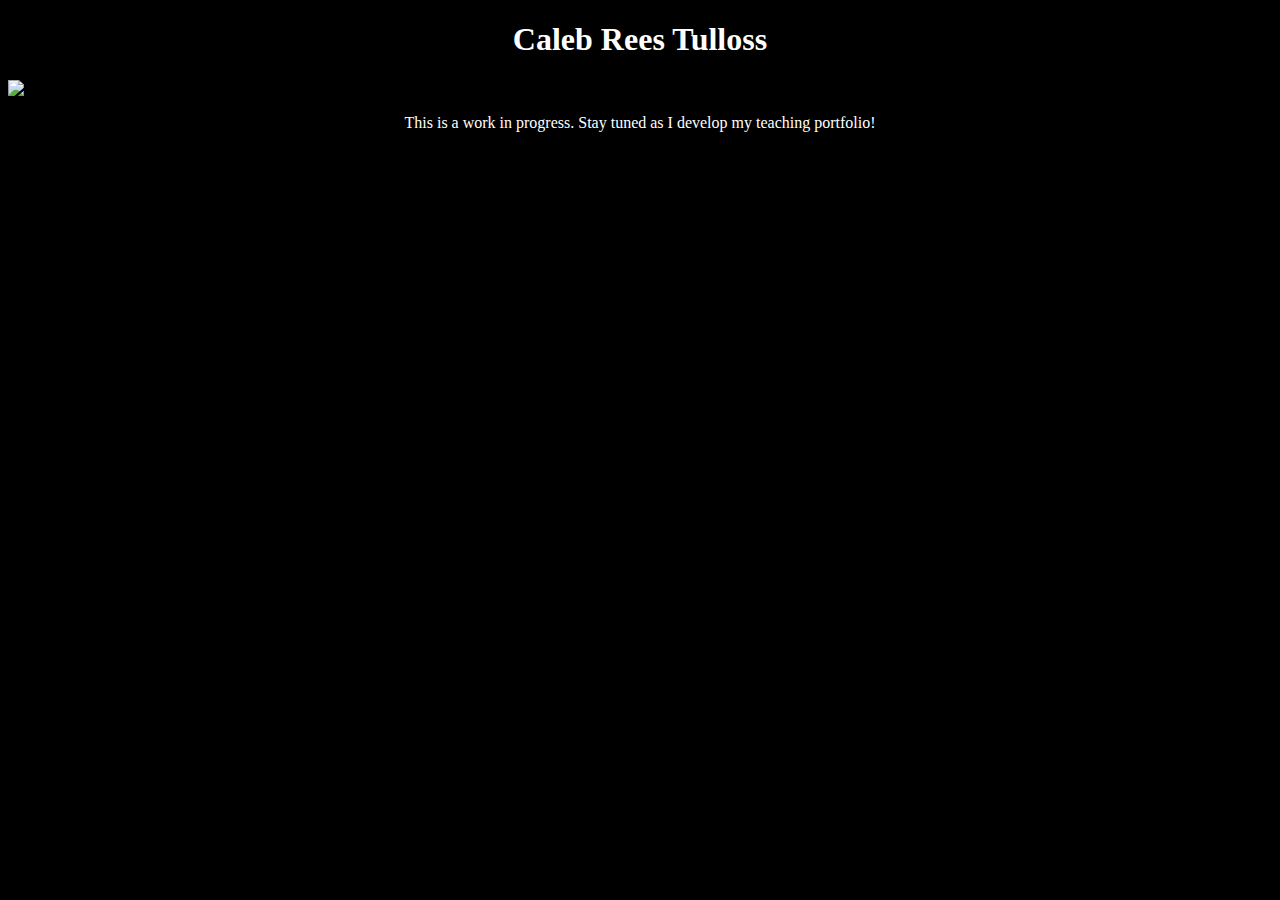
==== index.html @ 4f64de73 "add image" ====
<!DOCTYPE html>
<html lang="en">
	<head>
		<meta charset="UTF-8">
		<meta name="viewport" content="width=device-width, initial-scale=1.0">
		<meta http-equiv="X-UA-Compatible" content="ie=edge">
		<link rel="stylesheet" type="text/css" href="styles.css">
		<title>Caleb Rees Tulloss</title>

	</head>
	<body>
		<main>
			<h1>Caleb Rees Tulloss</h1>
			<img src="images/flash.jpg" alt="Flash, California Kingsnake">
			<p>This is a work in progress. Stay tuned as I develop my teaching portfolio!</p>
		</main>
	</body>
</html>
---- styles.css ----
body {
	background-color: black;
}
h1 {
	color: white;
	text-align: center;
	font-family: Garamond, Georgia, serif;
}
p {
	color: white;
	text-align: center;
	font-family: Garamond, Georgia, serif;
}
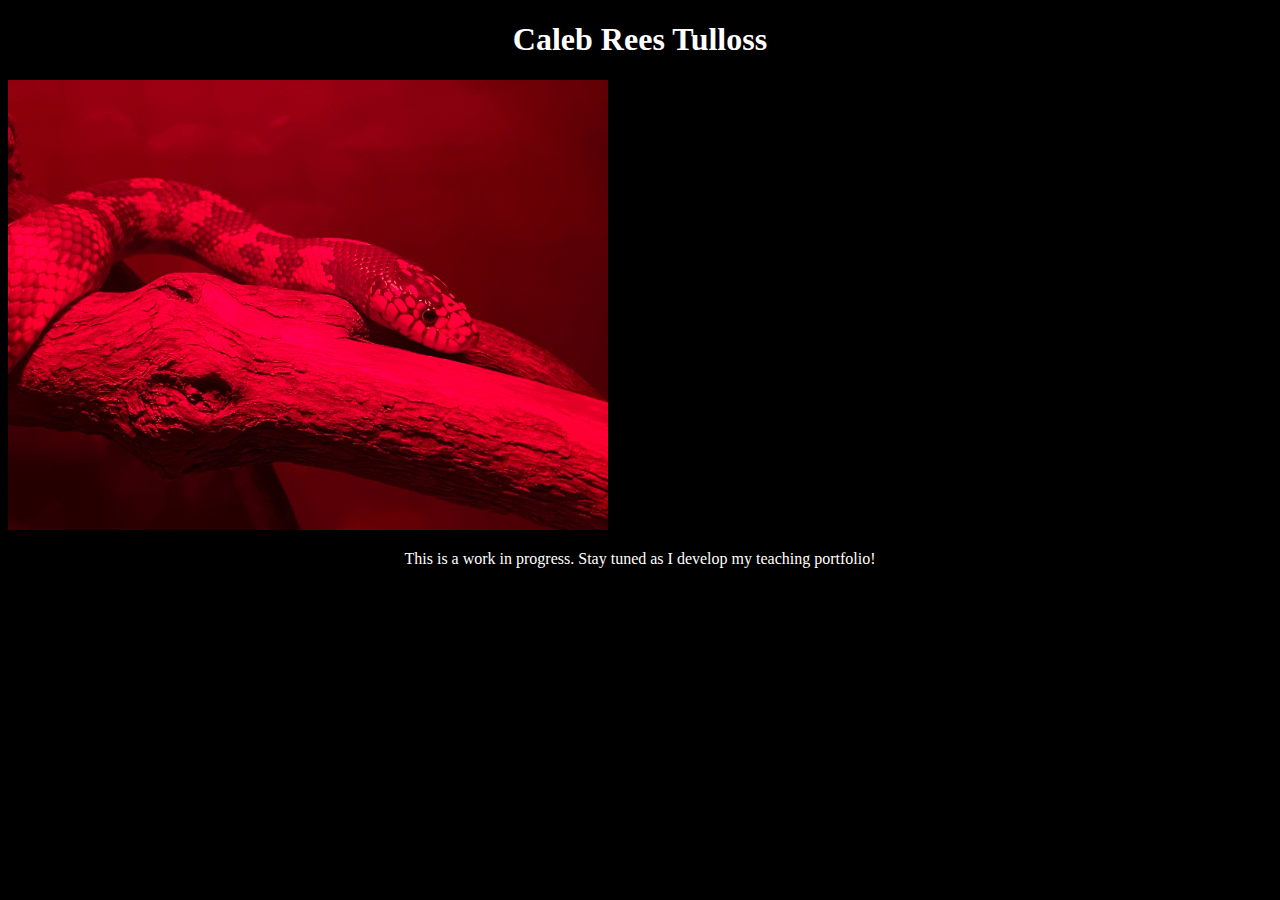
==== commit aadbd0aa: "change image size" ====
--- a/index.html
+++ b/index.html
@@ -11,7 +11,7 @@
 	<body>
 		<main>
 			<h1>Caleb Rees Tulloss</h1>
-			<img src="images/flash.jpg" alt="Flash, California Kingsnake">
+			<img src="images/flash.jpg" alt="Flash, California Kingsnake" width="600" height="450">
 			<p>This is a work in progress. Stay tuned as I develop my teaching portfolio!</p>
 		</main>
 	</body>
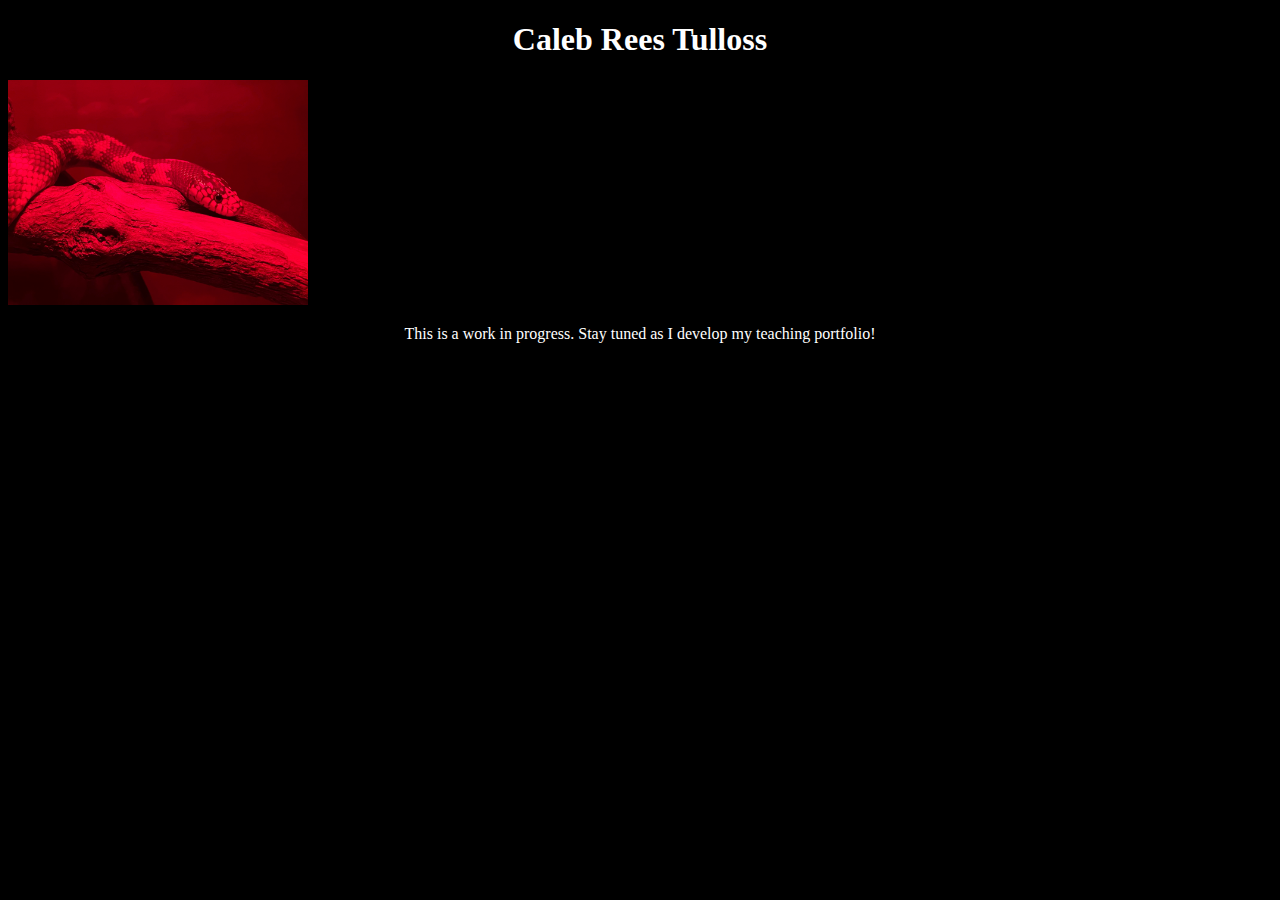
==== commit ed6acb65: "change image size and alignment" ====
--- a/index.html
+++ b/index.html
@@ -11,7 +11,7 @@
 	<body>
 		<main>
 			<h1>Caleb Rees Tulloss</h1>
-			<img src="images/flash.jpg" alt="Flash, California Kingsnake" width="600" height="450">
+			<img src="images/flash.jpg" alt="Flash, California Kingsnake" width="300" height="225">
 			<p>This is a work in progress. Stay tuned as I develop my teaching portfolio!</p>
 		</main>
 	</body>
--- a/styles.css
+++ b/styles.css
@@ -10,4 +10,7 @@
 	color: white;
 	text-align: center;
 	font-family: Garamond, Georgia, serif;
+}
+img {
+	text-align: center;
 }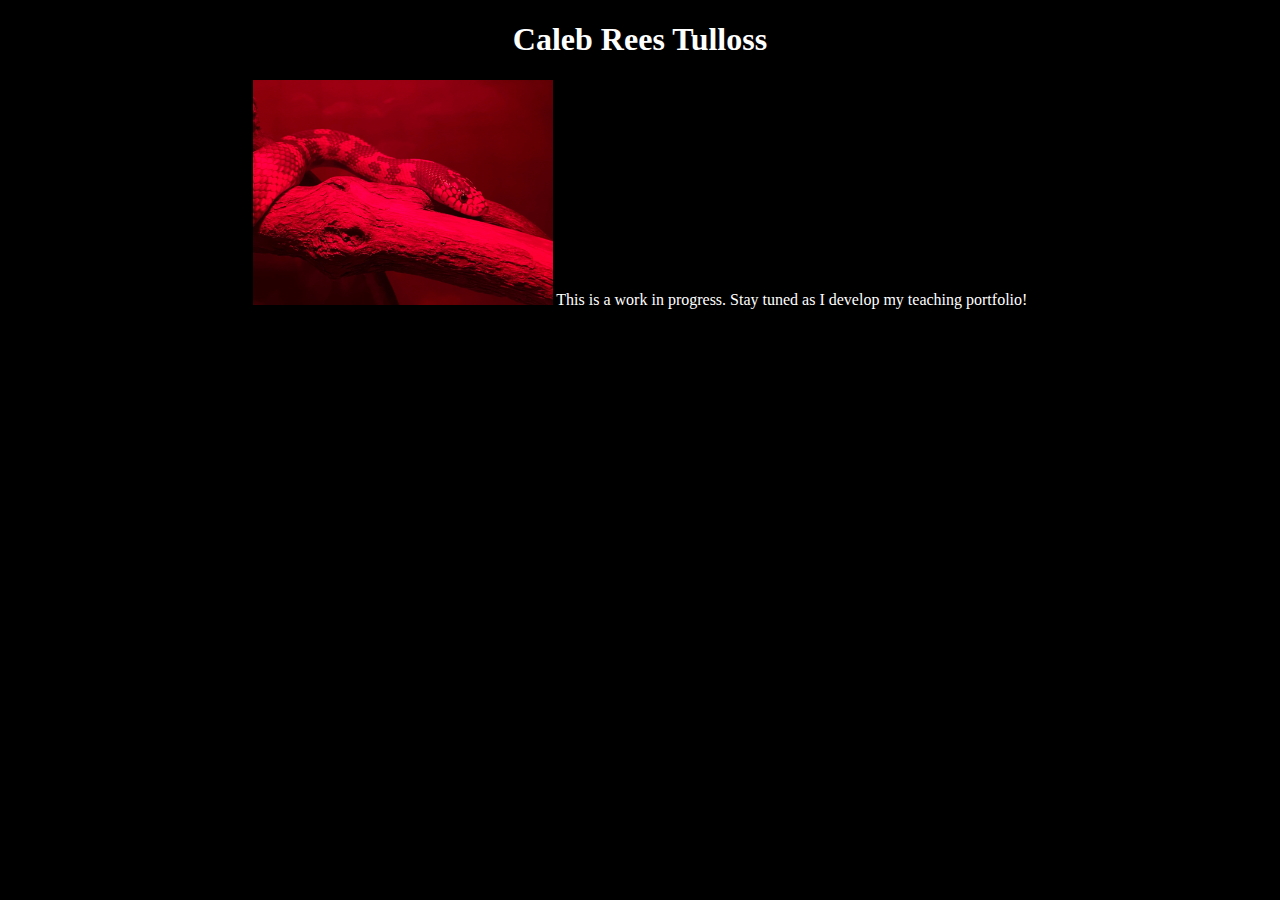
==== commit 2ec52bd9: "put image inside paragraph" ====
--- a/index.html
+++ b/index.html
@@ -11,8 +11,10 @@
 	<body>
 		<main>
 			<h1>Caleb Rees Tulloss</h1>
-			<img src="images/flash.jpg" alt="Flash, California Kingsnake" width="300" height="225">
-			<p>This is a work in progress. Stay tuned as I develop my teaching portfolio!</p>
+
+			<p><img src="images/flash.jpg" alt="Flash, California Kingsnake" width="300" height="225">
+			
+			This is a work in progress. Stay tuned as I develop my teaching portfolio!</p>
 		</main>
 	</body>
 </html>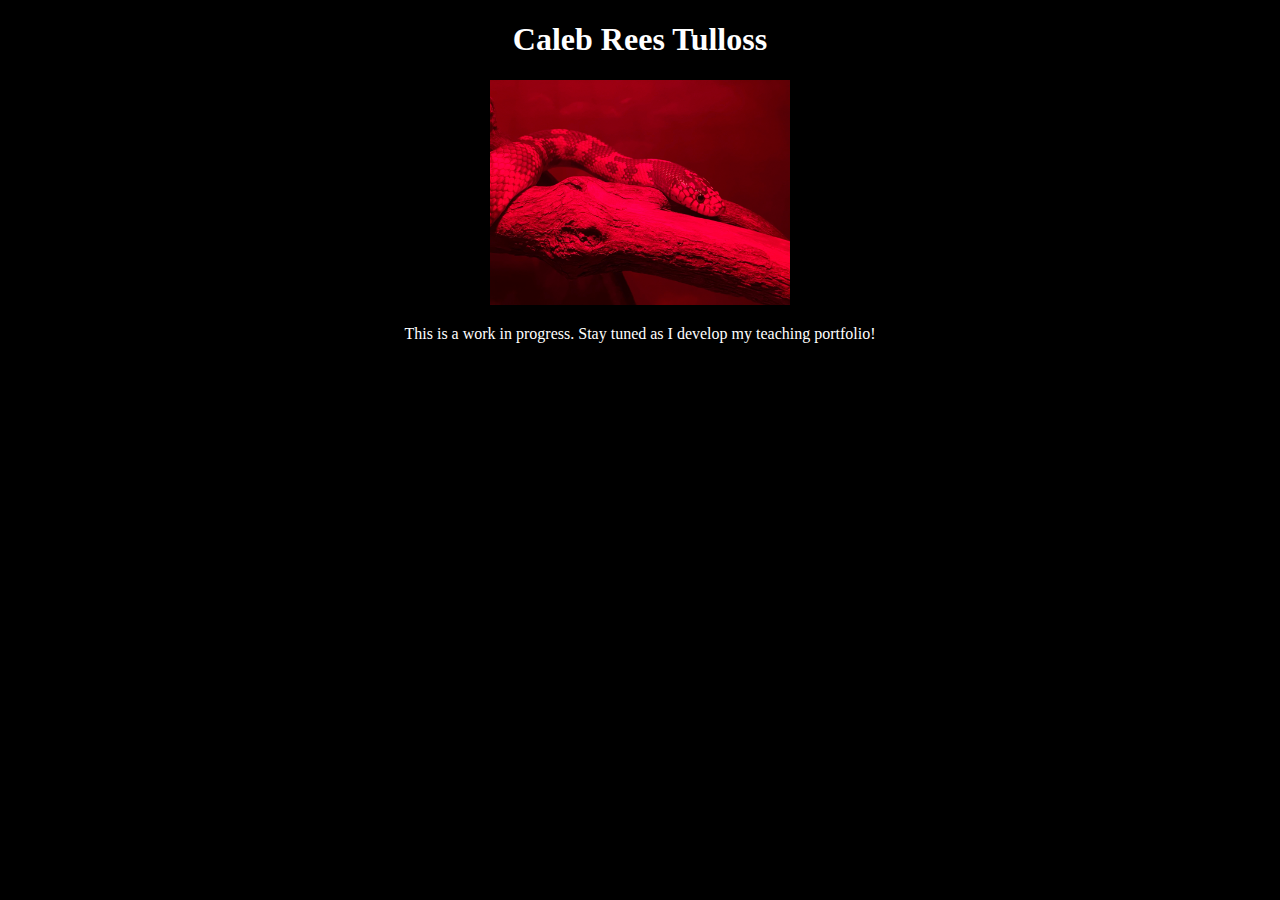
==== commit 9b357df1: "separate image and text paragraphs" ====
--- a/index.html
+++ b/index.html
@@ -12,9 +12,9 @@
 		<main>
 			<h1>Caleb Rees Tulloss</h1>
 
-			<p><img src="images/flash.jpg" alt="Flash, California Kingsnake" width="300" height="225">
+			<p><img src="images/flash.jpg" alt="Flash, California Kingsnake" width="300" height="225"></p>
 			
-			This is a work in progress. Stay tuned as I develop my teaching portfolio!</p>
+			<p>This is a work in progress. Stay tuned as I develop my teaching portfolio!</p>
 		</main>
 	</body>
 </html>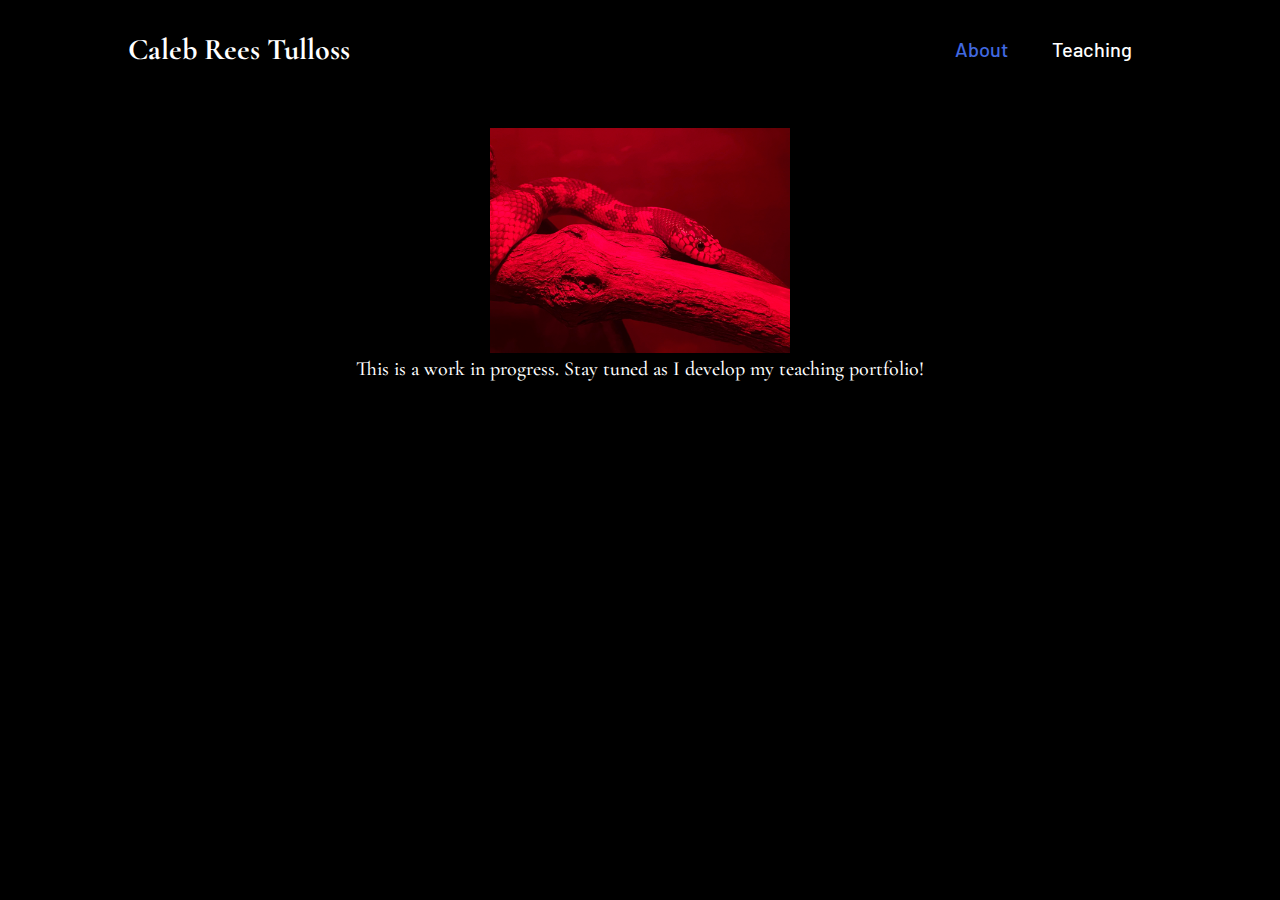
==== commit 1890b8bf: "change image alignment" ====
--- a/index.html
+++ b/index.html
@@ -1,20 +1,33 @@
 <!DOCTYPE html>
 <html lang="en">
+
 	<head>
 		<meta charset="UTF-8">
 		<meta name="viewport" content="width=device-width, initial-scale=1.0">
 		<meta http-equiv="X-UA-Compatible" content="ie=edge">
 		<link rel="stylesheet" type="text/css" href="styles.css">
 		<title>Caleb Rees Tulloss</title>
+	</head>
 
-	</head>
 	<body>
+
+		<header>
+			<h1 class="logo"><a href=https://crtulloss.github.io>Caleb Rees Tulloss</h1>
+			<nav>
+				<ul class="nav_links">
+					<li class="active"><a href=https://crtulloss.github.io>About</li>
+					<li><a href=teaching.html>Teaching</li>
+				</ul>
+			</nav>
+		</header>
+
 		<main>
-			<h1>Caleb Rees Tulloss</h1>
+			<div style="text-align: center;">
+				<img src="images/flash.jpg" alt="Flash, California Kingsnake" width="300" height="225">
+			</div>
+			<p style="text-align: center;">This is a work in progress. Stay tuned as I develop my teaching portfolio!</p>
+		</main>
 
-			<p><img src="images/flash.jpg" alt="Flash, California Kingsnake" width="300" height="225"></p>
-			
-			<p>This is a work in progress. Stay tuned as I develop my teaching portfolio!</p>
-		</main>
 	</body>
+
 </html>--- a/styles.css
+++ b/styles.css
@@ -1,16 +1,80 @@
-body {
+@import url('https://fonts.googleapis.com/css2?family=Barlow:wght@500&family=Cormorant+Garamond:wght@500&display=swap');
+
+* {
+	box-sizing: border-box;
+	margin: 0;
+	padding: 0;
 	background-color: black;
 }
-h1 {
+
+header {
+	display: flex;
+	justify-content: flex-end;
+	align-items: center;
+	padding: 30px 10%;
+}
+
+main {
+	align-items: center;
+	padding: 30px 20%;
+}
+
+h1 a {
 	color: white;
-	text-align: center;
-	font-family: Garamond, Georgia, serif;
+	font-family: Cormorant Garamond, serif;
+	font-size: 30px;
+	font-weight: 1000;
+	text-decoration: none;
+	transition: all 0.3s ease 0s;
 }
+
+h1 a:hover {
+	color: royalblue;
+}
+
+h2 {
+	color: white;
+	text-align: left;
+	margin-top: 10px;
+	margin-bottom: 10px;
+	font-family: Barlow, serif;
+}
+
 p {
 	color: white;
-	text-align: center;
-	font-family: Garamond, Georgia, serif;
+	text-align: left;
+	font-family: Cormorant Garamond, serif;
 }
-img {
-	text-align: center;
+
+.logo {
+	margin-right: auto;
+}
+
+.nav_links {
+	list-style: none;
+}
+
+.nav_links li {
+	display: inline-block;
+	padding: 0px 20px;
+}
+
+.navlinks li, a {
+	color: white;
+	font-family: Barlow, sans-serif;
+	font-weight: 500;
+	font-size: 20px;
+	text-decoration: none;
+}
+
+.nav_links li a {
+	transition: all 0.3s ease 0s;
+}
+
+.nav_links li a:hover {
+	color: royalblue;
+}
+
+li.active a {
+	color: royalblue;
 }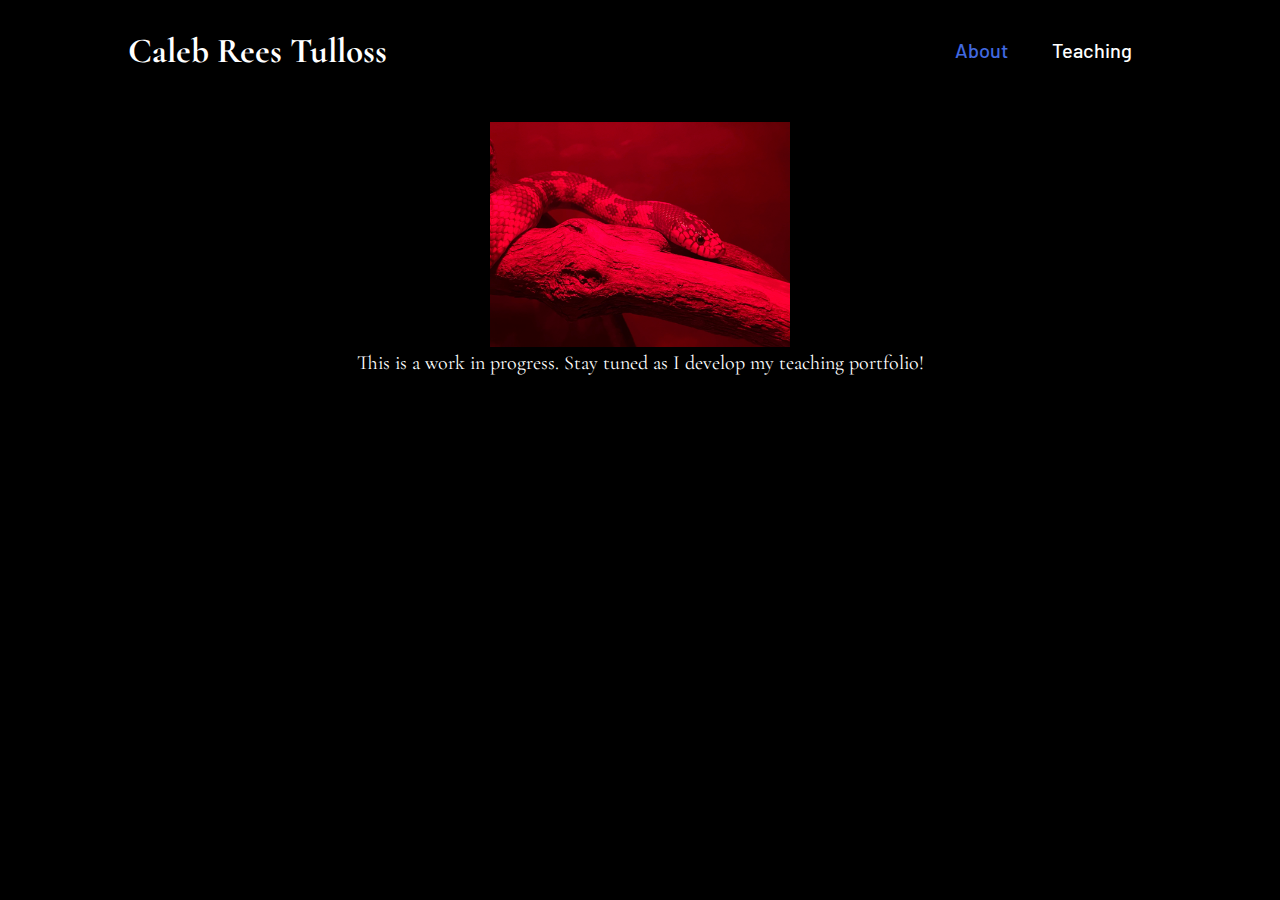
==== commit 06f330c7: "begin adding roles" ====
--- a/index.html
+++ b/index.html
@@ -15,8 +15,8 @@
 			<h1 class="logo"><a href=https://crtulloss.github.io>Caleb Rees Tulloss</h1>
 			<nav>
 				<ul class="nav_links">
-					<li class="active"><a href=https://crtulloss.github.io>About</li>
-					<li><a href=teaching.html>Teaching</li>
+					<li class="active"><a href=https://crtulloss.github.io>About</a></li>
+					<li><a href=teaching.html>Teaching</a></li>
 				</ul>
 			</nav>
 		</header>
--- a/styles.css
+++ b/styles.css
@@ -4,6 +4,10 @@
 	box-sizing: border-box;
 	margin: 0;
 	padding: 0;
+	color: white;
+}
+
+body {
 	background-color: black;
 }
 
@@ -16,33 +20,54 @@
 
 main {
 	align-items: center;
-	padding: 30px 20%;
+	padding: 20px 20%;
 }
 
 h1 a {
 	color: white;
 	font-family: Cormorant Garamond, serif;
-	font-size: 30px;
-	font-weight: 1000;
+	font-size: 35px;
+	font-weight: 900;
 	text-decoration: none;
-	transition: all 0.3s ease 0s;
-}
-
-h1 a:hover {
-	color: royalblue;
 }
 
 h2 {
-	color: white;
 	text-align: left;
+	font-size: 28px;
 	margin-top: 10px;
 	margin-bottom: 10px;
 	font-family: Barlow, serif;
 }
 
+h3 {
+	text-align: left;
+	font-size: 24px;
+	margin-bottom: 10px;
+	font-family: Barlow, serif;
+}
+
 p {
-	color: white;
 	text-align: left;
+	font-size: 20px;
+	font-family: Cormorant Garamond, serif;
+}
+
+a {
+	text-decoration: underline;
+	transition: all 0.3s ease 0s;
+}
+
+a:hover {
+	color: royalblue;
+}
+
+ul {
+	list-style-type: square;
+	list-style-position: inside;
+}
+
+li {
+	font-size: 20px;
 	font-family: Cormorant Garamond, serif;
 }
 
@@ -57,24 +82,23 @@
 .nav_links li {
 	display: inline-block;
 	padding: 0px 20px;
+	text-decoration: none;
 }
 
-.navlinks li, a {
-	color: white;
+.nav_links a {
 	font-family: Barlow, sans-serif;
 	font-weight: 500;
 	font-size: 20px;
 	text-decoration: none;
 }
 
-.nav_links li a {
-	transition: all 0.3s ease 0s;
-}
-
-.nav_links li a:hover {
+.active a {
 	color: royalblue;
 }
 
-li.active a {
-	color: royalblue;
+.role {
+	background-color: #333333;
+	padding: 10px;
+	margin-top: 20px;
+	margin-bottom: 20px;
 }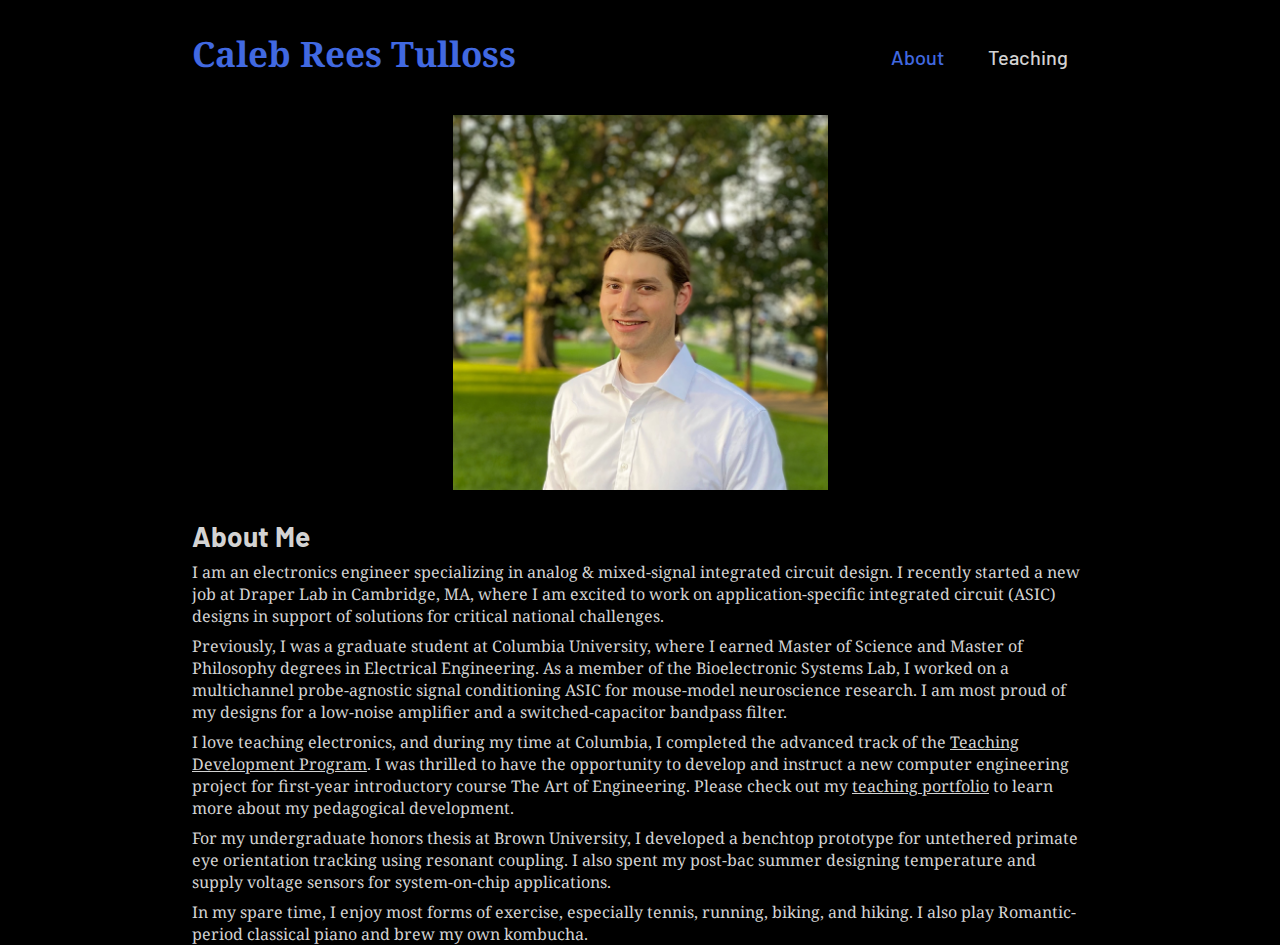
==== commit 7af8e1b4: "add photos to pages, add about me" ====
--- a/index.html
+++ b/index.html
@@ -23,9 +23,24 @@
 
 		<main>
 			<div style="text-align: center;">
-				<img src="images/flash.jpg" alt="Flash, California Kingsnake" width="300" height="225">
+				<img src="images/crt.jpeg" alt="CRT" width="375">
 			</div>
-			<p style="text-align: center;">This is a work in progress. Stay tuned as I develop my teaching portfolio!</p>
+
+			<div class="text">
+
+				<h2>About Me</h2>
+
+				<p>I am an electronics engineer specializing in analog & mixed-signal integrated circuit design. I recently started a new job at Draper Lab in Cambridge, MA, where I am excited to work on application-specific integrated circuit (ASIC) designs in support of solutions for critical national challenges.</p>
+
+				<p>Previously, I was a graduate student at Columbia University, where I earned Master of Science and Master of Philosophy degrees in Electrical Engineering. As a member of the Bioelectronic Systems Lab, I worked on a multichannel probe-agnostic signal conditioning ASIC for mouse-model neuroscience research. I am most proud of my designs for a low-noise amplifier and a switched-capacitor bandpass filter.</p>
+
+				<p>I love teaching electronics, and during my time at Columbia, I completed the advanced track of the <a href="https://ctl.columbia.edu/graduate-instructors/programs-for-graduate-students/ctl-teaching-development-program/">Teaching Development Program</a>. I was thrilled to have the opportunity to develop and instruct a new computer engineering project for first-year introductory course The Art of Engineering. Please check out my <a href="teaching.html">teaching portfolio</a> to learn more about my pedagogical development.</p>
+
+				<p>For my undergraduate honors thesis at Brown University, I developed a benchtop prototype for untethered primate eye orientation tracking using resonant coupling. I also spent my post-bac summer designing temperature and supply voltage sensors for system-on-chip applications.</p>
+
+				<p>In my spare time, I enjoy most forms of exercise, especially tennis, running, biking, and hiking. I also play Romantic-period classical piano and brew my own kombucha.</p>
+
+			</div>
 		</main>
 
 	</body>
--- a/styles.css
+++ b/styles.css
@@ -1,10 +1,10 @@
-@import url('https://fonts.googleapis.com/css2?family=Barlow:wght@500&family=Cormorant+Garamond:wght@500&display=swap');
+@import url('https://fonts.googleapis.com/css2?family=Barlow:wght@500&family=Noto+Serif:ital,wght@0,400;0,700;1,400;1,700&display=swap');
 
 * {
 	box-sizing: border-box;
 	margin: 0;
 	padding: 0;
-	color: white;
+	color: lightgray;
 }
 
 body {
@@ -15,41 +15,42 @@
 	display: flex;
 	justify-content: flex-end;
 	align-items: center;
-	padding: 30px 10%;
-}
-
-main {
-	align-items: center;
-	padding: 20px 20%;
+	padding: 30px 15% 30px;
 }
 
 h1 a {
-	color: white;
-	font-family: Cormorant Garamond, serif;
+	color: royalblue;
+	font-family: "Noto Serif", serif;
 	font-size: 35px;
-	font-weight: 900;
+	font-weight: 700;
 	text-decoration: none;
 }
 
 h2 {
 	text-align: left;
 	font-size: 28px;
-	margin-top: 10px;
-	margin-bottom: 10px;
+	margin-top: 25px;
 	font-family: Barlow, serif;
 }
 
 h3 {
 	text-align: left;
 	font-size: 24px;
-	margin-bottom: 10px;
 	font-family: Barlow, serif;
 }
 
+h4 {
+	text-align: left;
+	font-size: 20px;
+	margin-top: 8px;
+	font-family: Barlow, serif;
+}
+
 p {
 	text-align: left;
-	font-size: 20px;
-	font-family: Cormorant Garamond, serif;
+	font-size: 16px;
+	margin-top: 8px;
+	font-family: "Noto Serif", serif;
 }
 
 a {
@@ -63,12 +64,63 @@
 
 ul {
 	list-style-type: square;
-	list-style-position: inside;
+	list-style-position: outside;
+	margin-top: 8px;
+	padding-left: 15px;
+}
+
+ol {
+	list-style-position: outside;
+	padding-left: 15px;
 }
 
 li {
-	font-size: 20px;
-	font-family: Cormorant Garamond, serif;
+	font-size: 16px;
+	font-family: "Noto Serif", serif;
+}
+
+table, th, td {
+	border: 1px solid;
+}
+
+table {
+	border-collapse: collapse;
+	margin-top: 8px;
+	margin-bottom: 4px;
+}
+
+th, td {
+	padding: 8px;
+	font-size: 16px;
+	font-family: "Noto Serif"
+}
+
+img {
+	margin-top: 8px;
+	max-width: 100%;
+}
+
+video {
+	margin-top: 8px;
+	max-width: 100%;
+}
+
+object {
+	margin-top: 8px;
+	max-width: 100%;
+}
+
+.center {
+	margin-left: auto;
+	margin-right: auto;
+}
+
+.center th, .center td {
+	text-align: center;
+}
+
+.emphasis {
+	color: darkorange;
 }
 
 .logo {
@@ -96,9 +148,56 @@
 	color: royalblue;
 }
 
-.role {
-	background-color: #333333;
-	padding: 10px;
+.text {
+	padding: 0px 15%;
+}
+
+.block {
+	display: flex;
 	margin-top: 20px;
 	margin-bottom: 20px;
+	margin-right: 15%;
+	margin-left: 15%;
+}
+
+.block h2 {
+	text-align: center;
+	margin-top: 8px;
+	margin-bottom: 8px;
+}
+
+.multi-top {
+	margin-bottom: 0px;
+}
+
+.multi-mid {
+	margin-top: 0px;
+	margin-bottom: 0px;
+}
+
+.multi-bot {
+	margin-top: 0px;
+}
+
+.details {
+	flex: 2;
+	background-color: #202020;
+	padding: 8px 12px;
+}
+
+.context {
+	flex: 1;
+	padding: 8px 12px;
+}
+
+.multi-top .details, .multi-top .context {
+	padding: 8px 12px 0px 12px;
+}
+
+.multi-mid .details, .multi-mid .context {
+	padding: 0px 12px 0px 12px;
+}
+
+.multi-bot .details, .multi-bot .context {
+	padding: 0px 12px 8px 12px;
 }